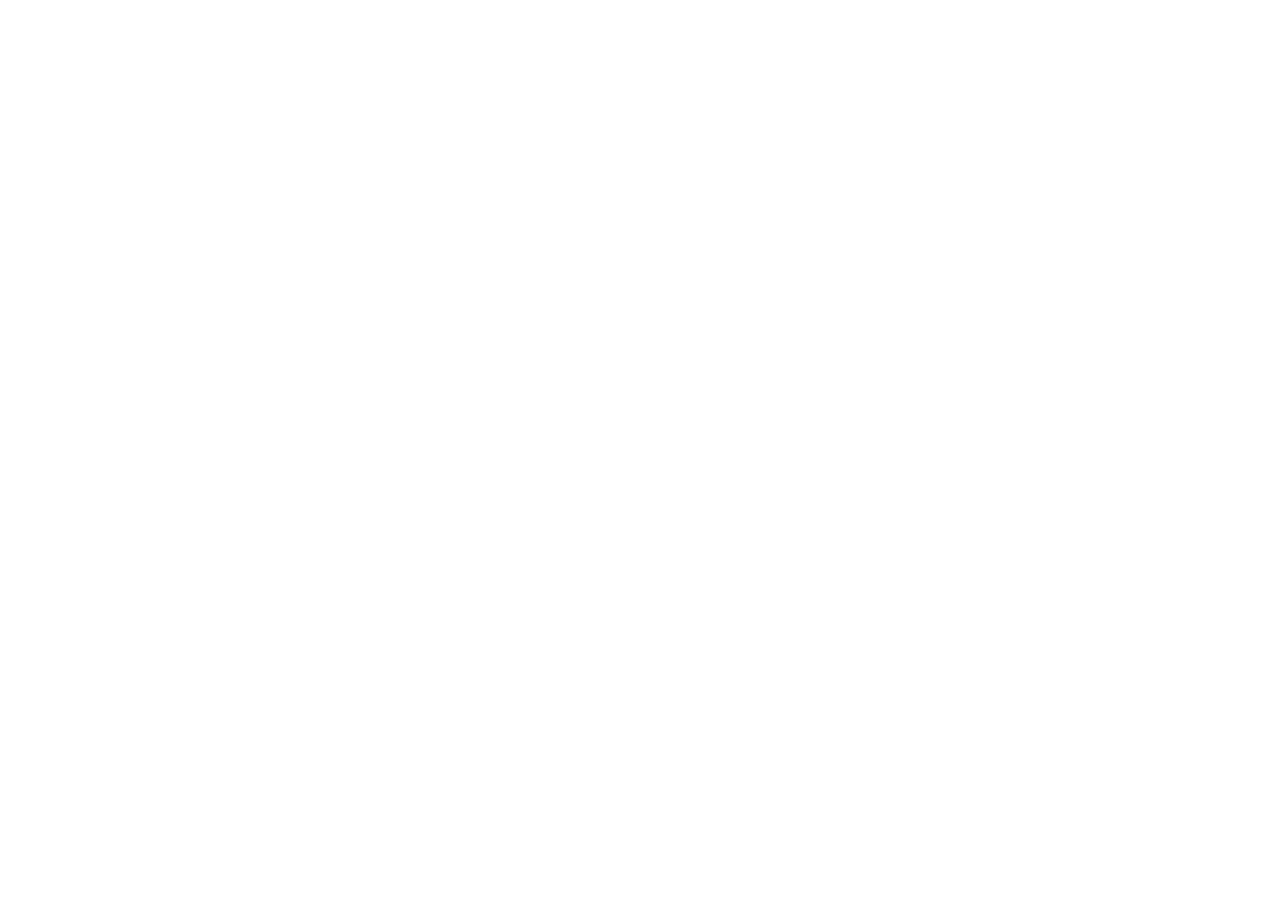
==== docs/index.html @ c14e65cd "initial commit: week 3" ====
<html xmlns="http://www.w3.org/1999/xhtml">    
  <head>      
    <title>Redirect to slides.html</title>      
    <meta http-equiv="refresh" content="0;URL='slides.html'" />    
  </head>    
  <body> 
  </body>  
</html>
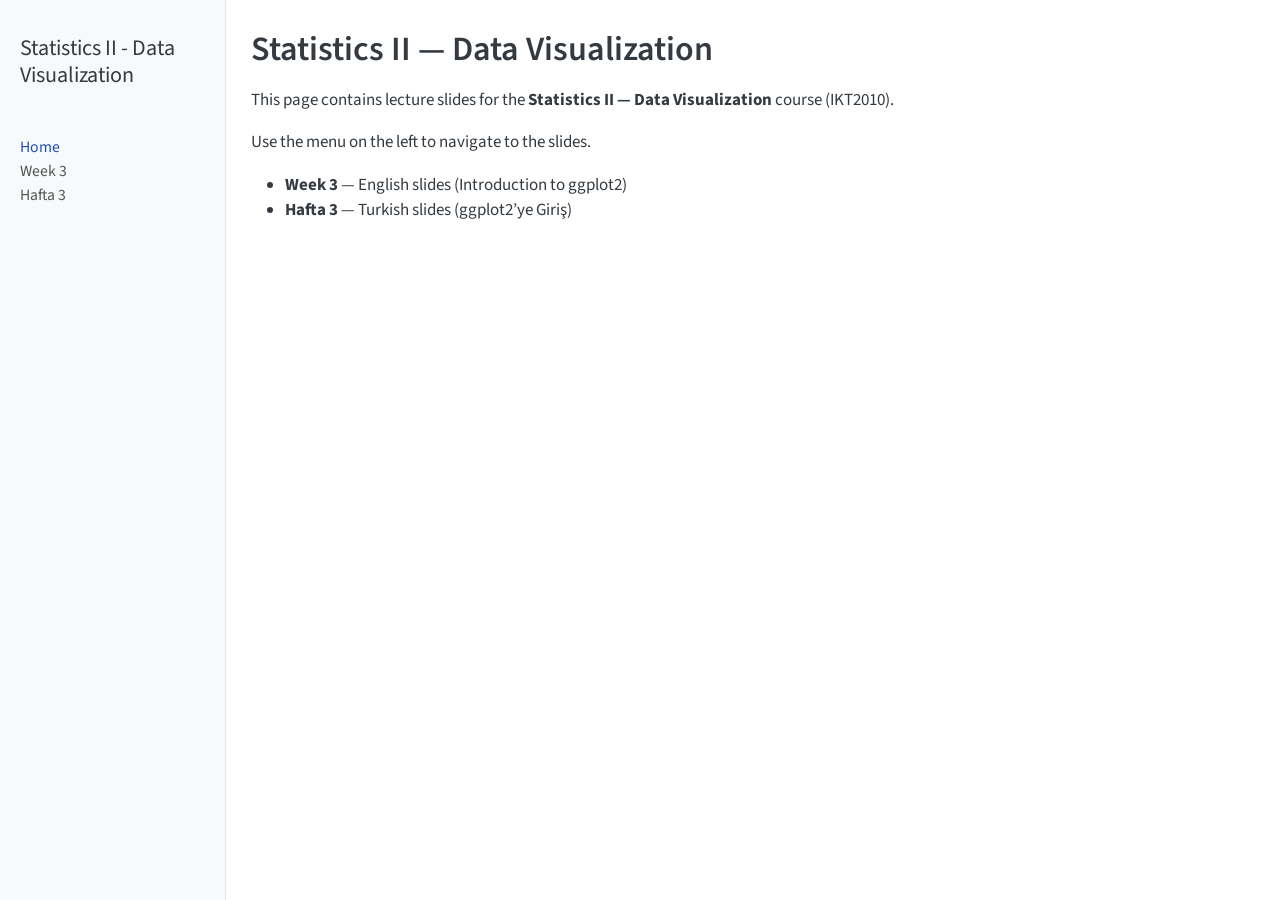
==== commit b8bb0c07: "fixed navbar, and Turkish wordings" ====
--- a/docs/index.html
+++ b/docs/index.html
@@ -1,8 +1,572 @@
-<html xmlns="http://www.w3.org/1999/xhtml">    
-  <head>      
-    <title>Redirect to slides.html</title>      
-    <meta http-equiv="refresh" content="0;URL='slides.html'" />    
-  </head>    
-  <body> 
-  </body>  
-</html>     
+<!DOCTYPE html>
+<html xmlns="http://www.w3.org/1999/xhtml" lang="en" xml:lang="en"><head>
+
+<meta charset="utf-8">
+<meta name="generator" content="quarto-1.8.27">
+
+<meta name="viewport" content="width=device-width, initial-scale=1.0, user-scalable=yes">
+
+
+<title>Statistics II — Data Visualization – Statistics II - Data Visualization</title>
+<style>
+code{white-space: pre-wrap;}
+span.smallcaps{font-variant: small-caps;}
+div.columns{display: flex; gap: min(4vw, 1.5em);}
+div.column{flex: auto; overflow-x: auto;}
+div.hanging-indent{margin-left: 1.5em; text-indent: -1.5em;}
+ul.task-list{list-style: none;}
+ul.task-list li input[type="checkbox"] {
+  width: 0.8em;
+  margin: 0 0.8em 0.2em -1em; /* quarto-specific, see https://github.com/quarto-dev/quarto-cli/issues/4556 */ 
+  vertical-align: middle;
+}
+</style>
+
+
+<script src="site_libs/quarto-nav/quarto-nav.js"></script>
+<script src="site_libs/quarto-nav/headroom.min.js"></script>
+<script src="site_libs/clipboard/clipboard.min.js"></script>
+<script src="site_libs/quarto-search/autocomplete.umd.js"></script>
+<script src="site_libs/quarto-search/fuse.min.js"></script>
+<script src="site_libs/quarto-search/quarto-search.js"></script>
+<meta name="quarto:offset" content="./">
+<script src="site_libs/quarto-html/quarto.js" type="module"></script>
+<script src="site_libs/quarto-html/tabsets/tabsets.js" type="module"></script>
+<script src="site_libs/quarto-html/axe/axe-check.js" type="module"></script>
+<script src="site_libs/quarto-html/popper.min.js"></script>
+<script src="site_libs/quarto-html/tippy.umd.min.js"></script>
+<script src="site_libs/quarto-html/anchor.min.js"></script>
+<link href="site_libs/quarto-html/tippy.css" rel="stylesheet">
+<link href="site_libs/quarto-html/quarto-syntax-highlighting-ed96de9b727972fe78a7b5d16c58bf87.css" rel="stylesheet" id="quarto-text-highlighting-styles">
+<script src="site_libs/bootstrap/bootstrap.min.js"></script>
+<link href="site_libs/bootstrap/bootstrap-icons.css" rel="stylesheet">
+<link href="site_libs/bootstrap/bootstrap-a35d343c8bdbcb87d3b82ed68e48a46c.min.css" rel="stylesheet" append-hash="true" id="quarto-bootstrap" data-mode="light">
+<script id="quarto-search-options" type="application/json">{
+  "location": "sidebar",
+  "copy-button": false,
+  "collapse-after": 3,
+  "panel-placement": "start",
+  "type": "textbox",
+  "limit": 50,
+  "keyboard-shortcut": [
+    "f",
+    "/",
+    "s"
+  ],
+  "show-item-context": false,
+  "language": {
+    "search-no-results-text": "No results",
+    "search-matching-documents-text": "matching documents",
+    "search-copy-link-title": "Copy link to search",
+    "search-hide-matches-text": "Hide additional matches",
+    "search-more-match-text": "more match in this document",
+    "search-more-matches-text": "more matches in this document",
+    "search-clear-button-title": "Clear",
+    "search-text-placeholder": "",
+    "search-detached-cancel-button-title": "Cancel",
+    "search-submit-button-title": "Submit",
+    "search-label": "Search"
+  }
+}</script>
+
+
+</head>
+
+<body class="nav-sidebar docked quarto-light">
+
+<div id="quarto-search-results"></div>
+  <header id="quarto-header" class="headroom fixed-top">
+  <nav class="quarto-secondary-nav">
+    <div class="container-fluid d-flex">
+      <button type="button" class="quarto-btn-toggle btn" data-bs-toggle="collapse" role="button" data-bs-target=".quarto-sidebar-collapse-item" aria-controls="quarto-sidebar" aria-expanded="false" aria-label="Toggle sidebar navigation" onclick="if (window.quartoToggleHeadroom) { window.quartoToggleHeadroom(); }">
+        <i class="bi bi-layout-text-sidebar-reverse"></i>
+      </button>
+        <nav class="quarto-page-breadcrumbs" aria-label="breadcrumb"><ol class="breadcrumb"><li class="breadcrumb-item"><a href="./index.html">Home</a></li></ol></nav>
+        <a class="flex-grow-1" role="navigation" data-bs-toggle="collapse" data-bs-target=".quarto-sidebar-collapse-item" aria-controls="quarto-sidebar" aria-expanded="false" aria-label="Toggle sidebar navigation" onclick="if (window.quartoToggleHeadroom) { window.quartoToggleHeadroom(); }">      
+        </a>
+      <button type="button" class="btn quarto-search-button" aria-label="Search" onclick="window.quartoOpenSearch();">
+        <i class="bi bi-search"></i>
+      </button>
+    </div>
+  </nav>
+</header>
+<!-- content -->
+<div id="quarto-content" class="quarto-container page-columns page-rows-contents page-layout-article">
+<!-- sidebar -->
+  <nav id="quarto-sidebar" class="sidebar collapse collapse-horizontal quarto-sidebar-collapse-item sidebar-navigation docked overflow-auto">
+    <div class="pt-lg-2 mt-2 text-left sidebar-header">
+    <div class="sidebar-title mb-0 py-0">
+      <a href="./">Statistics II - Data Visualization</a> 
+    </div>
+      </div>
+        <div class="mt-2 flex-shrink-0 align-items-center">
+        <div class="sidebar-search">
+        <div id="quarto-search" class="" title="Search"></div>
+        </div>
+        </div>
+    <div class="sidebar-menu-container"> 
+    <ul class="list-unstyled mt-1">
+        <li class="sidebar-item">
+  <div class="sidebar-item-container"> 
+  <a href="./index.html" class="sidebar-item-text sidebar-link active">
+ <span class="menu-text">Home</span></a>
+  </div>
+</li>
+        <li class="sidebar-item">
+  <div class="sidebar-item-container"> 
+  <a href="./slides.html" class="sidebar-item-text sidebar-link">
+ <span class="menu-text">Week 3</span></a>
+  </div>
+</li>
+        <li class="sidebar-item">
+  <div class="sidebar-item-container"> 
+  <a href="./slides_tr.html" class="sidebar-item-text sidebar-link">
+ <span class="menu-text">Hafta 3</span></a>
+  </div>
+</li>
+    </ul>
+    </div>
+</nav>
+<div id="quarto-sidebar-glass" class="quarto-sidebar-collapse-item" data-bs-toggle="collapse" data-bs-target=".quarto-sidebar-collapse-item"></div>
+<!-- margin-sidebar -->
+    <div id="quarto-margin-sidebar" class="sidebar margin-sidebar zindex-bottom">
+        
+    </div>
+<!-- main -->
+<main class="content" id="quarto-document-content">
+
+<header id="title-block-header" class="quarto-title-block default">
+<div class="quarto-title">
+<h1 class="title">Statistics II — Data Visualization</h1>
+</div>
+
+
+
+<div class="quarto-title-meta">
+
+    
+  
+    
+  </div>
+  
+
+
+</header>
+
+
+<p>This page contains lecture slides for the <strong>Statistics II — Data Visualization</strong> course (IKT2010).</p>
+<p>Use the menu on the left to navigate to the slides.</p>
+<ul>
+<li><strong>Week 3</strong> — English slides (Introduction to ggplot2)</li>
+<li><strong>Hafta 3</strong> — Turkish slides (ggplot2’ye Giriş)</li>
+</ul>
+
+
+
+</main> <!-- /main -->
+<script id="quarto-html-after-body" type="application/javascript">
+  window.document.addEventListener("DOMContentLoaded", function (event) {
+    const icon = "";
+    const anchorJS = new window.AnchorJS();
+    anchorJS.options = {
+      placement: 'right',
+      icon: icon
+    };
+    anchorJS.add('.anchored');
+    const isCodeAnnotation = (el) => {
+      for (const clz of el.classList) {
+        if (clz.startsWith('code-annotation-')) {                     
+          return true;
+        }
+      }
+      return false;
+    }
+    const onCopySuccess = function(e) {
+      // button target
+      const button = e.trigger;
+      // don't keep focus
+      button.blur();
+      // flash "checked"
+      button.classList.add('code-copy-button-checked');
+      var currentTitle = button.getAttribute("title");
+      button.setAttribute("title", "Copied!");
+      let tooltip;
+      if (window.bootstrap) {
+        button.setAttribute("data-bs-toggle", "tooltip");
+        button.setAttribute("data-bs-placement", "left");
+        button.setAttribute("data-bs-title", "Copied!");
+        tooltip = new bootstrap.Tooltip(button, 
+          { trigger: "manual", 
+            customClass: "code-copy-button-tooltip",
+            offset: [0, -8]});
+        tooltip.show();    
+      }
+      setTimeout(function() {
+        if (tooltip) {
+          tooltip.hide();
+          button.removeAttribute("data-bs-title");
+          button.removeAttribute("data-bs-toggle");
+          button.removeAttribute("data-bs-placement");
+        }
+        button.setAttribute("title", currentTitle);
+        button.classList.remove('code-copy-button-checked');
+      }, 1000);
+      // clear code selection
+      e.clearSelection();
+    }
+    const getTextToCopy = function(trigger) {
+      const outerScaffold = trigger.parentElement.cloneNode(true);
+      const codeEl = outerScaffold.querySelector('code');
+      for (const childEl of codeEl.children) {
+        if (isCodeAnnotation(childEl)) {
+          childEl.remove();
+        }
+      }
+      return codeEl.innerText;
+    }
+    const clipboard = new window.ClipboardJS('.code-copy-button:not([data-in-quarto-modal])', {
+      text: getTextToCopy
+    });
+    clipboard.on('success', onCopySuccess);
+    if (window.document.getElementById('quarto-embedded-source-code-modal')) {
+      const clipboardModal = new window.ClipboardJS('.code-copy-button[data-in-quarto-modal]', {
+        text: getTextToCopy,
+        container: window.document.getElementById('quarto-embedded-source-code-modal')
+      });
+      clipboardModal.on('success', onCopySuccess);
+    }
+      var localhostRegex = new RegExp(/^(?:http|https):\/\/localhost\:?[0-9]*\//);
+      var mailtoRegex = new RegExp(/^mailto:/);
+        var filterRegex = new RegExp('/' + window.location.host + '/');
+      var isInternal = (href) => {
+          return filterRegex.test(href) || localhostRegex.test(href) || mailtoRegex.test(href);
+      }
+      // Inspect non-navigation links and adorn them if external
+     var links = window.document.querySelectorAll('a[href]:not(.nav-link):not(.navbar-brand):not(.toc-action):not(.sidebar-link):not(.sidebar-item-toggle):not(.pagination-link):not(.no-external):not([aria-hidden]):not(.dropdown-item):not(.quarto-navigation-tool):not(.about-link)');
+      for (var i=0; i<links.length; i++) {
+        const link = links[i];
+        if (!isInternal(link.href)) {
+          // undo the damage that might have been done by quarto-nav.js in the case of
+          // links that we want to consider external
+          if (link.dataset.originalHref !== undefined) {
+            link.href = link.dataset.originalHref;
+          }
+        }
+      }
+    function tippyHover(el, contentFn, onTriggerFn, onUntriggerFn) {
+      const config = {
+        allowHTML: true,
+        maxWidth: 500,
+        delay: 100,
+        arrow: false,
+        appendTo: function(el) {
+            return el.parentElement;
+        },
+        interactive: true,
+        interactiveBorder: 10,
+        theme: 'quarto',
+        placement: 'bottom-start',
+      };
+      if (contentFn) {
+        config.content = contentFn;
+      }
+      if (onTriggerFn) {
+        config.onTrigger = onTriggerFn;
+      }
+      if (onUntriggerFn) {
+        config.onUntrigger = onUntriggerFn;
+      }
+      window.tippy(el, config); 
+    }
+    const noterefs = window.document.querySelectorAll('a[role="doc-noteref"]');
+    for (var i=0; i<noterefs.length; i++) {
+      const ref = noterefs[i];
+      tippyHover(ref, function() {
+        // use id or data attribute instead here
+        let href = ref.getAttribute('data-footnote-href') || ref.getAttribute('href');
+        try { href = new URL(href).hash; } catch {}
+        const id = href.replace(/^#\/?/, "");
+        const note = window.document.getElementById(id);
+        if (note) {
+          return note.innerHTML;
+        } else {
+          return "";
+        }
+      });
+    }
+    const xrefs = window.document.querySelectorAll('a.quarto-xref');
+    const processXRef = (id, note) => {
+      // Strip column container classes
+      const stripColumnClz = (el) => {
+        el.classList.remove("page-full", "page-columns");
+        if (el.children) {
+          for (const child of el.children) {
+            stripColumnClz(child);
+          }
+        }
+      }
+      stripColumnClz(note)
+      if (id === null || id.startsWith('sec-')) {
+        // Special case sections, only their first couple elements
+        const container = document.createElement("div");
+        if (note.children && note.children.length > 2) {
+          container.appendChild(note.children[0].cloneNode(true));
+          for (let i = 1; i < note.children.length; i++) {
+            const child = note.children[i];
+            if (child.tagName === "P" && child.innerText === "") {
+              continue;
+            } else {
+              container.appendChild(child.cloneNode(true));
+              break;
+            }
+          }
+          if (window.Quarto?.typesetMath) {
+            window.Quarto.typesetMath(container);
+          }
+          return container.innerHTML
+        } else {
+          if (window.Quarto?.typesetMath) {
+            window.Quarto.typesetMath(note);
+          }
+          return note.innerHTML;
+        }
+      } else {
+        // Remove any anchor links if they are present
+        const anchorLink = note.querySelector('a.anchorjs-link');
+        if (anchorLink) {
+          anchorLink.remove();
+        }
+        if (window.Quarto?.typesetMath) {
+          window.Quarto.typesetMath(note);
+        }
+        if (note.classList.contains("callout")) {
+          return note.outerHTML;
+        } else {
+          return note.innerHTML;
+        }
+      }
+    }
+    for (var i=0; i<xrefs.length; i++) {
+      const xref = xrefs[i];
+      tippyHover(xref, undefined, function(instance) {
+        instance.disable();
+        let url = xref.getAttribute('href');
+        let hash = undefined; 
+        if (url.startsWith('#')) {
+          hash = url;
+        } else {
+          try { hash = new URL(url).hash; } catch {}
+        }
+        if (hash) {
+          const id = hash.replace(/^#\/?/, "");
+          const note = window.document.getElementById(id);
+          if (note !== null) {
+            try {
+              const html = processXRef(id, note.cloneNode(true));
+              instance.setContent(html);
+            } finally {
+              instance.enable();
+              instance.show();
+            }
+          } else {
+            // See if we can fetch this
+            fetch(url.split('#')[0])
+            .then(res => res.text())
+            .then(html => {
+              const parser = new DOMParser();
+              const htmlDoc = parser.parseFromString(html, "text/html");
+              const note = htmlDoc.getElementById(id);
+              if (note !== null) {
+                const html = processXRef(id, note);
+                instance.setContent(html);
+              } 
+            }).finally(() => {
+              instance.enable();
+              instance.show();
+            });
+          }
+        } else {
+          // See if we can fetch a full url (with no hash to target)
+          // This is a special case and we should probably do some content thinning / targeting
+          fetch(url)
+          .then(res => res.text())
+          .then(html => {
+            const parser = new DOMParser();
+            const htmlDoc = parser.parseFromString(html, "text/html");
+            const note = htmlDoc.querySelector('main.content');
+            if (note !== null) {
+              // This should only happen for chapter cross references
+              // (since there is no id in the URL)
+              // remove the first header
+              if (note.children.length > 0 && note.children[0].tagName === "HEADER") {
+                note.children[0].remove();
+              }
+              const html = processXRef(null, note);
+              instance.setContent(html);
+            } 
+          }).finally(() => {
+            instance.enable();
+            instance.show();
+          });
+        }
+      }, function(instance) {
+      });
+    }
+        let selectedAnnoteEl;
+        const selectorForAnnotation = ( cell, annotation) => {
+          let cellAttr = 'data-code-cell="' + cell + '"';
+          let lineAttr = 'data-code-annotation="' +  annotation + '"';
+          const selector = 'span[' + cellAttr + '][' + lineAttr + ']';
+          return selector;
+        }
+        const selectCodeLines = (annoteEl) => {
+          const doc = window.document;
+          const targetCell = annoteEl.getAttribute("data-target-cell");
+          const targetAnnotation = annoteEl.getAttribute("data-target-annotation");
+          const annoteSpan = window.document.querySelector(selectorForAnnotation(targetCell, targetAnnotation));
+          const lines = annoteSpan.getAttribute("data-code-lines").split(",");
+          const lineIds = lines.map((line) => {
+            return targetCell + "-" + line;
+          })
+          let top = null;
+          let height = null;
+          let parent = null;
+          if (lineIds.length > 0) {
+              //compute the position of the single el (top and bottom and make a div)
+              const el = window.document.getElementById(lineIds[0]);
+              top = el.offsetTop;
+              height = el.offsetHeight;
+              parent = el.parentElement.parentElement;
+            if (lineIds.length > 1) {
+              const lastEl = window.document.getElementById(lineIds[lineIds.length - 1]);
+              const bottom = lastEl.offsetTop + lastEl.offsetHeight;
+              height = bottom - top;
+            }
+            if (top !== null && height !== null && parent !== null) {
+              // cook up a div (if necessary) and position it 
+              let div = window.document.getElementById("code-annotation-line-highlight");
+              if (div === null) {
+                div = window.document.createElement("div");
+                div.setAttribute("id", "code-annotation-line-highlight");
+                div.style.position = 'absolute';
+                parent.appendChild(div);
+              }
+              div.style.top = top - 2 + "px";
+              div.style.height = height + 4 + "px";
+              div.style.left = 0;
+              let gutterDiv = window.document.getElementById("code-annotation-line-highlight-gutter");
+              if (gutterDiv === null) {
+                gutterDiv = window.document.createElement("div");
+                gutterDiv.setAttribute("id", "code-annotation-line-highlight-gutter");
+                gutterDiv.style.position = 'absolute';
+                const codeCell = window.document.getElementById(targetCell);
+                const gutter = codeCell.querySelector('.code-annotation-gutter');
+                gutter.appendChild(gutterDiv);
+              }
+              gutterDiv.style.top = top - 2 + "px";
+              gutterDiv.style.height = height + 4 + "px";
+            }
+            selectedAnnoteEl = annoteEl;
+          }
+        };
+        const unselectCodeLines = () => {
+          const elementsIds = ["code-annotation-line-highlight", "code-annotation-line-highlight-gutter"];
+          elementsIds.forEach((elId) => {
+            const div = window.document.getElementById(elId);
+            if (div) {
+              div.remove();
+            }
+          });
+          selectedAnnoteEl = undefined;
+        };
+          // Handle positioning of the toggle
+      window.addEventListener(
+        "resize",
+        throttle(() => {
+          elRect = undefined;
+          if (selectedAnnoteEl) {
+            selectCodeLines(selectedAnnoteEl);
+          }
+        }, 10)
+      );
+      function throttle(fn, ms) {
+      let throttle = false;
+      let timer;
+        return (...args) => {
+          if(!throttle) { // first call gets through
+              fn.apply(this, args);
+              throttle = true;
+          } else { // all the others get throttled
+              if(timer) clearTimeout(timer); // cancel #2
+              timer = setTimeout(() => {
+                fn.apply(this, args);
+                timer = throttle = false;
+              }, ms);
+          }
+        };
+      }
+        // Attach click handler to the DT
+        const annoteDls = window.document.querySelectorAll('dt[data-target-cell]');
+        for (const annoteDlNode of annoteDls) {
+          annoteDlNode.addEventListener('click', (event) => {
+            const clickedEl = event.target;
+            if (clickedEl !== selectedAnnoteEl) {
+              unselectCodeLines();
+              const activeEl = window.document.querySelector('dt[data-target-cell].code-annotation-active');
+              if (activeEl) {
+                activeEl.classList.remove('code-annotation-active');
+              }
+              selectCodeLines(clickedEl);
+              clickedEl.classList.add('code-annotation-active');
+            } else {
+              // Unselect the line
+              unselectCodeLines();
+              clickedEl.classList.remove('code-annotation-active');
+            }
+          });
+        }
+    const findCites = (el) => {
+      const parentEl = el.parentElement;
+      if (parentEl) {
+        const cites = parentEl.dataset.cites;
+        if (cites) {
+          return {
+            el,
+            cites: cites.split(' ')
+          };
+        } else {
+          return findCites(el.parentElement)
+        }
+      } else {
+        return undefined;
+      }
+    };
+    var bibliorefs = window.document.querySelectorAll('a[role="doc-biblioref"]');
+    for (var i=0; i<bibliorefs.length; i++) {
+      const ref = bibliorefs[i];
+      const citeInfo = findCites(ref);
+      if (citeInfo) {
+        tippyHover(citeInfo.el, function() {
+          var popup = window.document.createElement('div');
+          citeInfo.cites.forEach(function(cite) {
+            var citeDiv = window.document.createElement('div');
+            citeDiv.classList.add('hanging-indent');
+            citeDiv.classList.add('csl-entry');
+            var biblioDiv = window.document.getElementById('ref-' + cite);
+            if (biblioDiv) {
+              citeDiv.innerHTML = biblioDiv.innerHTML;
+            }
+            popup.appendChild(citeDiv);
+          });
+          return popup.innerHTML;
+        });
+      }
+    }
+  });
+  </script>
+</div> <!-- /content -->
+
+
+
+
+</body></html>
--- a/docs/site_libs/quarto-html/tippy.css
+++ b/docs/site_libs/quarto-html/tippy.css
@@ -0,0 +1 @@
+.tippy-box[data-animation=fade][data-state=hidden]{opacity:0}[data-tippy-root]{max-width:calc(100vw - 10px)}.tippy-box{position:relative;background-color:#333;color:#fff;border-radius:4px;font-size:14px;line-height:1.4;white-space:normal;outline:0;transition-property:transform,visibility,opacity}.tippy-box[data-placement^=top]>.tippy-arrow{bottom:0}.tippy-box[data-placement^=top]>.tippy-arrow:before{bottom:-7px;left:0;border-width:8px 8px 0;border-top-color:initial;transform-origin:center top}.tippy-box[data-placement^=bottom]>.tippy-arrow{top:0}.tippy-box[data-placement^=bottom]>.tippy-arrow:before{top:-7px;left:0;border-width:0 8px 8px;border-bottom-color:initial;transform-origin:center bottom}.tippy-box[data-placement^=left]>.tippy-arrow{right:0}.tippy-box[data-placement^=left]>.tippy-arrow:before{border-width:8px 0 8px 8px;border-left-color:initial;right:-7px;transform-origin:center left}.tippy-box[data-placement^=right]>.tippy-arrow{left:0}.tippy-box[data-placement^=right]>.tippy-arrow:before{left:-7px;border-width:8px 8px 8px 0;border-right-color:initial;transform-origin:center right}.tippy-box[data-inertia][data-state=visible]{transition-timing-function:cubic-bezier(.54,1.5,.38,1.11)}.tippy-arrow{width:16px;height:16px;color:#333}.tippy-arrow:before{content:"";position:absolute;border-color:transparent;border-style:solid}.tippy-content{position:relative;padding:5px 9px;z-index:1}
--- a/docs/site_libs/quarto-html/quarto-syntax-highlighting-ed96de9b727972fe78a7b5d16c58bf87.css
+++ b/docs/site_libs/quarto-html/quarto-syntax-highlighting-ed96de9b727972fe78a7b5d16c58bf87.css
@@ -0,0 +1,236 @@
+/* quarto syntax highlight colors */
+:root {
+  --quarto-hl-ot-color: #003B4F;
+  --quarto-hl-at-color: #657422;
+  --quarto-hl-ss-color: #20794D;
+  --quarto-hl-an-color: #5E5E5E;
+  --quarto-hl-fu-color: #4758AB;
+  --quarto-hl-st-color: #20794D;
+  --quarto-hl-cf-color: #003B4F;
+  --quarto-hl-op-color: #5E5E5E;
+  --quarto-hl-er-color: #AD0000;
+  --quarto-hl-bn-color: #AD0000;
+  --quarto-hl-al-color: #AD0000;
+  --quarto-hl-va-color: #111111;
+  --quarto-hl-bu-color: inherit;
+  --quarto-hl-ex-color: inherit;
+  --quarto-hl-pp-color: #AD0000;
+  --quarto-hl-in-color: #5E5E5E;
+  --quarto-hl-vs-color: #20794D;
+  --quarto-hl-wa-color: #5E5E5E;
+  --quarto-hl-do-color: #5E5E5E;
+  --quarto-hl-im-color: #00769E;
+  --quarto-hl-ch-color: #20794D;
+  --quarto-hl-dt-color: #AD0000;
+  --quarto-hl-fl-color: #AD0000;
+  --quarto-hl-co-color: #5E5E5E;
+  --quarto-hl-cv-color: #5E5E5E;
+  --quarto-hl-cn-color: #8f5902;
+  --quarto-hl-sc-color: #5E5E5E;
+  --quarto-hl-dv-color: #AD0000;
+  --quarto-hl-kw-color: #003B4F;
+}
+
+/* other quarto variables */
+:root {
+  --quarto-font-monospace: SFMono-Regular, Menlo, Monaco, Consolas, "Liberation Mono", "Courier New", monospace;
+}
+
+/* syntax highlight based on Pandoc's rules */
+pre > code.sourceCode > span {
+  color: #003B4F;
+}
+
+code.sourceCode > span {
+  color: #003B4F;
+}
+
+div.sourceCode,
+div.sourceCode pre.sourceCode {
+  color: #003B4F;
+}
+
+/* Normal */
+code span {
+  color: #003B4F;
+}
+
+/* Alert */
+code span.al {
+  color: #AD0000;
+  font-style: inherit;
+}
+
+/* Annotation */
+code span.an {
+  color: #5E5E5E;
+  font-style: inherit;
+}
+
+/* Attribute */
+code span.at {
+  color: #657422;
+  font-style: inherit;
+}
+
+/* BaseN */
+code span.bn {
+  color: #AD0000;
+  font-style: inherit;
+}
+
+/* BuiltIn */
+code span.bu {
+  font-style: inherit;
+}
+
+/* ControlFlow */
+code span.cf {
+  color: #003B4F;
+  font-weight: bold;
+  font-style: inherit;
+}
+
+/* Char */
+code span.ch {
+  color: #20794D;
+  font-style: inherit;
+}
+
+/* Constant */
+code span.cn {
+  color: #8f5902;
+  font-style: inherit;
+}
+
+/* Comment */
+code span.co {
+  color: #5E5E5E;
+  font-style: inherit;
+}
+
+/* CommentVar */
+code span.cv {
+  color: #5E5E5E;
+  font-style: italic;
+}
+
+/* Documentation */
+code span.do {
+  color: #5E5E5E;
+  font-style: italic;
+}
+
+/* DataType */
+code span.dt {
+  color: #AD0000;
+  font-style: inherit;
+}
+
+/* DecVal */
+code span.dv {
+  color: #AD0000;
+  font-style: inherit;
+}
+
+/* Error */
+code span.er {
+  color: #AD0000;
+  font-style: inherit;
+}
+
+/* Extension */
+code span.ex {
+  font-style: inherit;
+}
+
+/* Float */
+code span.fl {
+  color: #AD0000;
+  font-style: inherit;
+}
+
+/* Function */
+code span.fu {
+  color: #4758AB;
+  font-style: inherit;
+}
+
+/* Import */
+code span.im {
+  color: #00769E;
+  font-style: inherit;
+}
+
+/* Information */
+code span.in {
+  color: #5E5E5E;
+  font-style: inherit;
+}
+
+/* Keyword */
+code span.kw {
+  color: #003B4F;
+  font-weight: bold;
+  font-style: inherit;
+}
+
+/* Operator */
+code span.op {
+  color: #5E5E5E;
+  font-style: inherit;
+}
+
+/* Other */
+code span.ot {
+  color: #003B4F;
+  font-style: inherit;
+}
+
+/* Preprocessor */
+code span.pp {
+  color: #AD0000;
+  font-style: inherit;
+}
+
+/* SpecialChar */
+code span.sc {
+  color: #5E5E5E;
+  font-style: inherit;
+}
+
+/* SpecialString */
+code span.ss {
+  color: #20794D;
+  font-style: inherit;
+}
+
+/* String */
+code span.st {
+  color: #20794D;
+  font-style: inherit;
+}
+
+/* Variable */
+code span.va {
+  color: #111111;
+  font-style: inherit;
+}
+
+/* VerbatimString */
+code span.vs {
+  color: #20794D;
+  font-style: inherit;
+}
+
+/* Warning */
+code span.wa {
+  color: #5E5E5E;
+  font-style: italic;
+}
+
+.prevent-inlining {
+  content: "</";
+}
+
+/*# sourceMappingURL=0920dd6d7437995b8cdf7429764427b1.css.map */
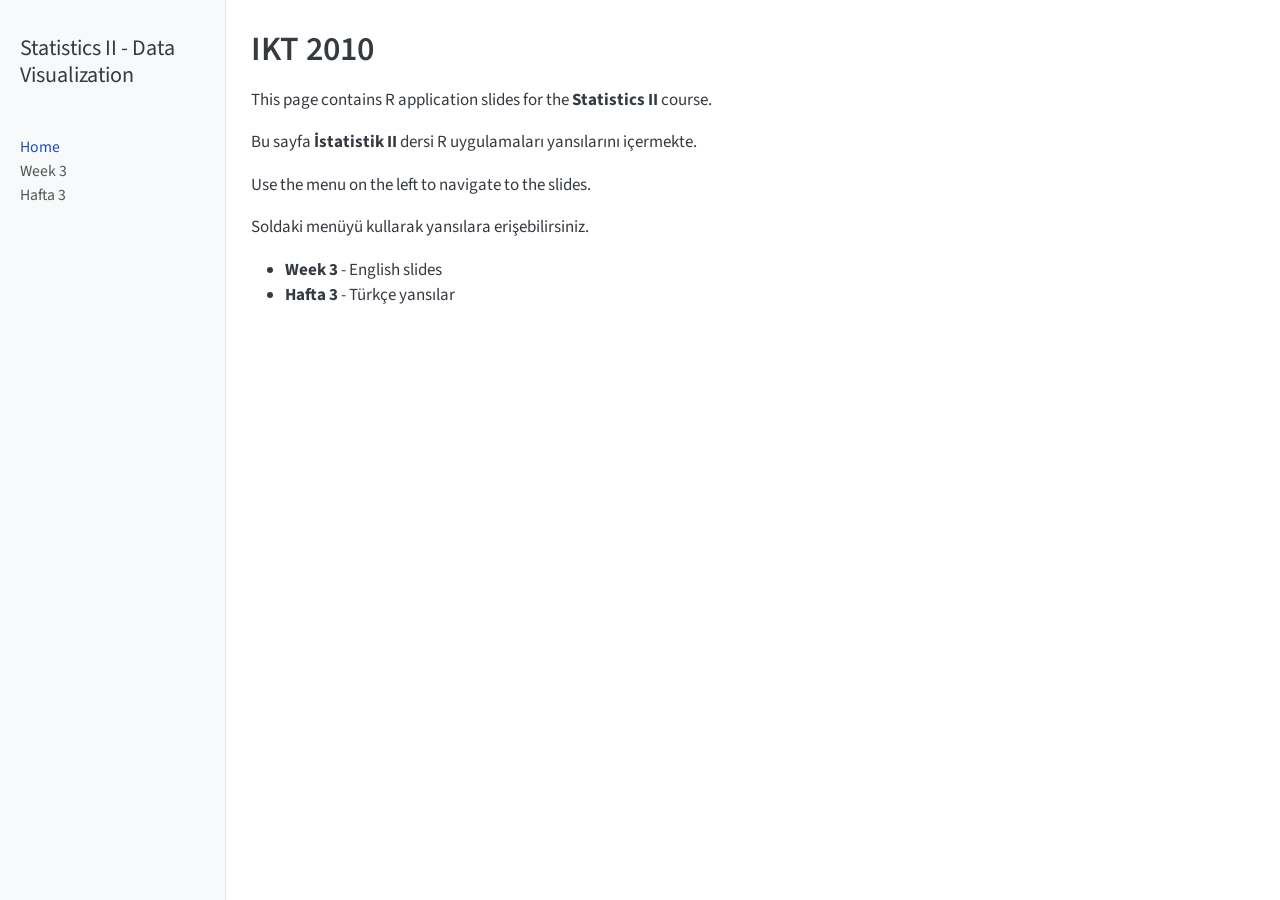
==== commit 7deecea6: "fixed index page" ====
--- a/docs/index.html
+++ b/docs/index.html
@@ -7,7 +7,7 @@
 <meta name="viewport" content="width=device-width, initial-scale=1.0, user-scalable=yes">
 
 
-<title>Statistics II — Data Visualization – Statistics II - Data Visualization</title>
+<title>IKT 2010 – Statistics II - Data Visualization</title>
 <style>
 code{white-space: pre-wrap;}
 span.smallcaps{font-variant: small-caps;}
@@ -137,7 +137,7 @@
 
 <header id="title-block-header" class="quarto-title-block default">
 <div class="quarto-title">
-<h1 class="title">Statistics II — Data Visualization</h1>
+<h1 class="title">IKT 2010</h1>
 </div>
 
 
@@ -154,11 +154,13 @@
 </header>
 
 
-<p>This page contains lecture slides for the <strong>Statistics II — Data Visualization</strong> course (IKT2010).</p>
+<p>This page contains R application slides for the <strong>Statistics II</strong> course.</p>
+<p>Bu sayfa <strong>İstatistik II</strong> dersi R uygulamaları yansılarını içermekte.</p>
 <p>Use the menu on the left to navigate to the slides.</p>
+<p>Soldaki menüyü kullarak yansılara erişebilirsiniz.</p>
 <ul>
-<li><strong>Week 3</strong> — English slides (Introduction to ggplot2)</li>
-<li><strong>Hafta 3</strong> — Turkish slides (ggplot2’ye Giriş)</li>
+<li><strong>Week 3</strong> - English slides</li>
+<li><strong>Hafta 3</strong> - Türkçe yansılar</li>
 </ul>
 
 
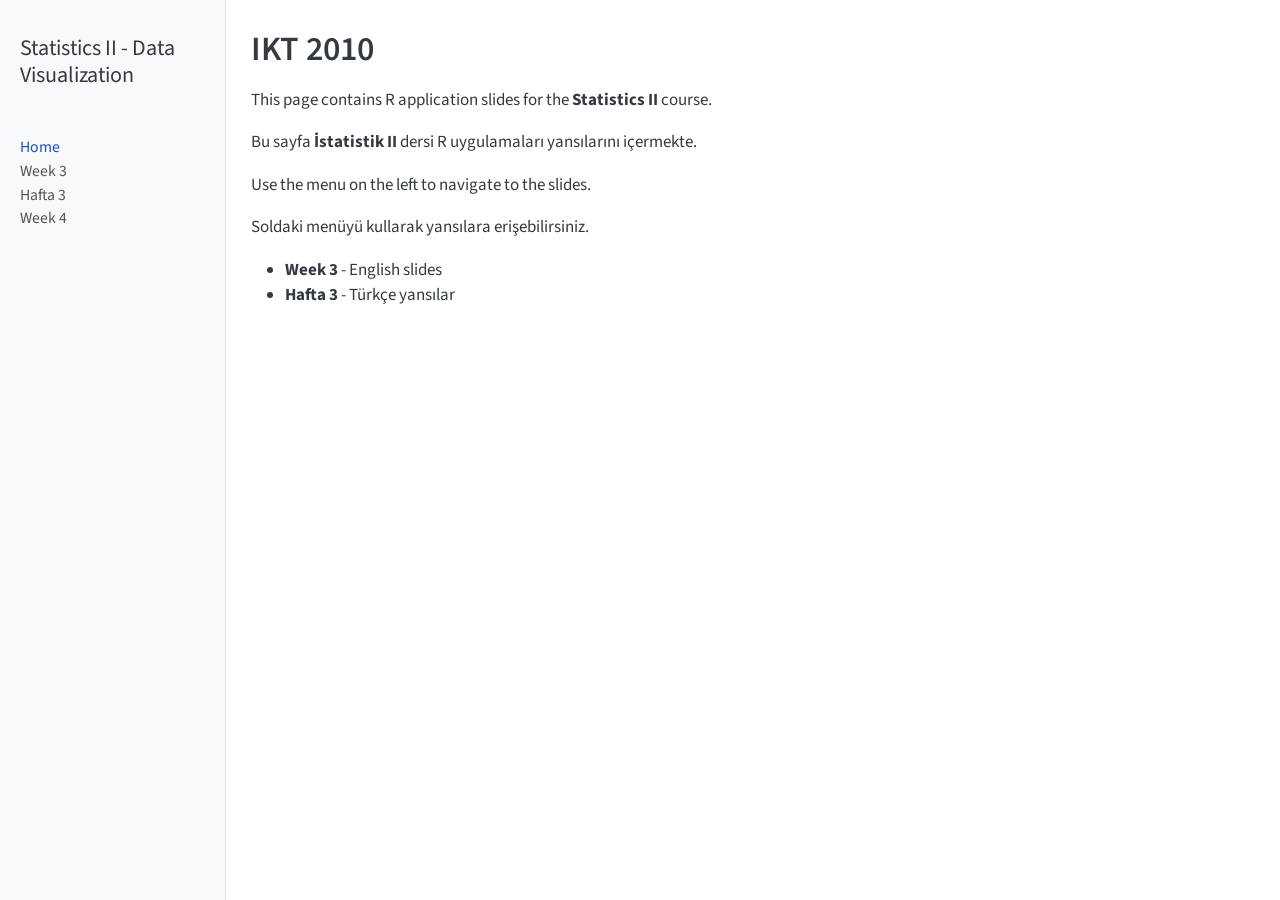
==== commit 07782a68: "added week 4(actually 5) --scatter plot" ====
--- a/docs/index.html
+++ b/docs/index.html
@@ -124,6 +124,12 @@
  <span class="menu-text">Hafta 3</span></a>
   </div>
 </li>
+        <li class="sidebar-item">
+  <div class="sidebar-item-container"> 
+  <a href="./slides_week4.html" class="sidebar-item-text sidebar-link">
+ <span class="menu-text">Week 4</span></a>
+  </div>
+</li>
     </ul>
     </div>
 </nav>
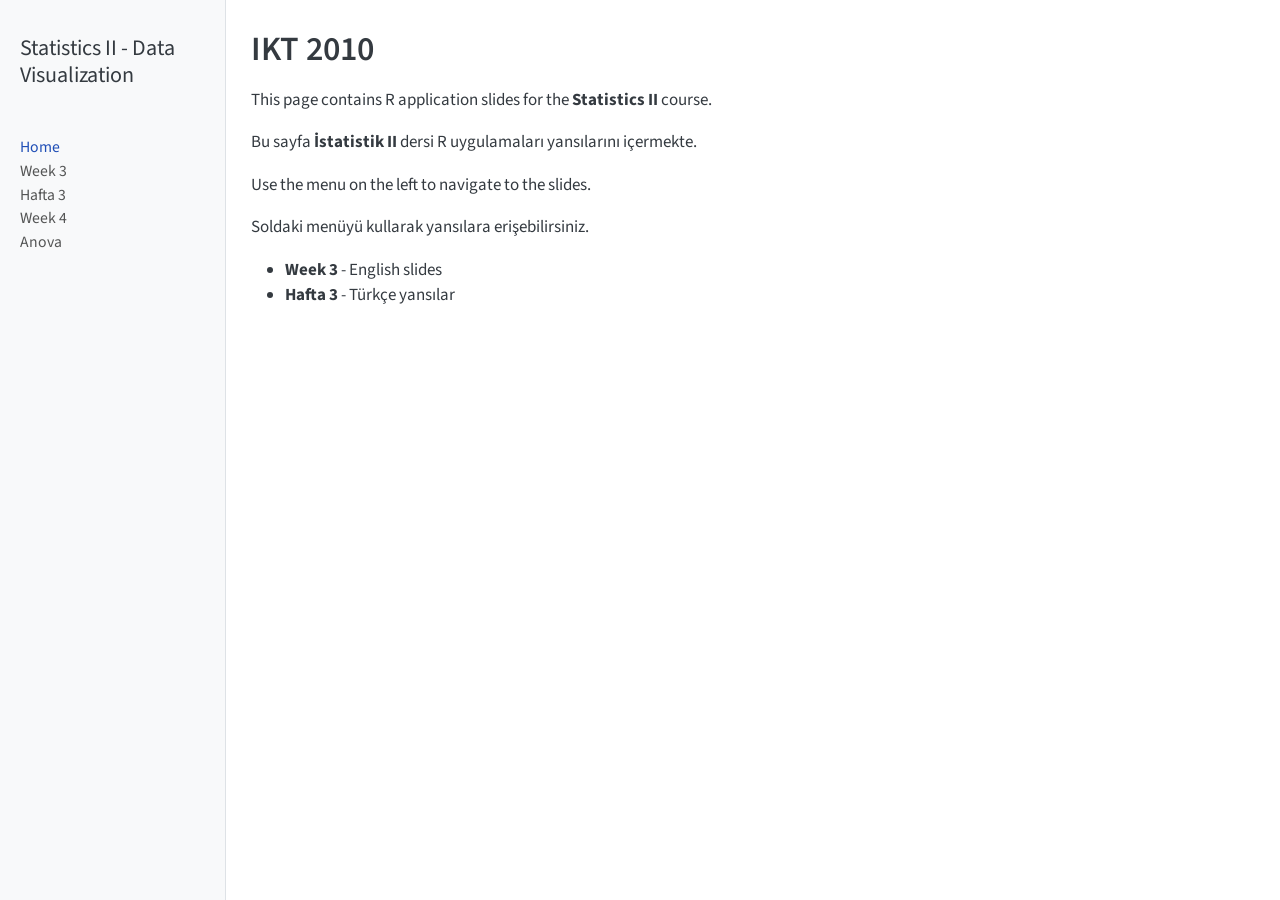
==== commit 38f52c0d: "Add ANOVA lecture slides" ====
--- a/docs/index.html
+++ b/docs/index.html
@@ -130,6 +130,12 @@
  <span class="menu-text">Week 4</span></a>
   </div>
 </li>
+        <li class="sidebar-item">
+  <div class="sidebar-item-container"> 
+  <a href="./slides_week8.html" class="sidebar-item-text sidebar-link">
+ <span class="menu-text">Anova</span></a>
+  </div>
+</li>
     </ul>
     </div>
 </nav>
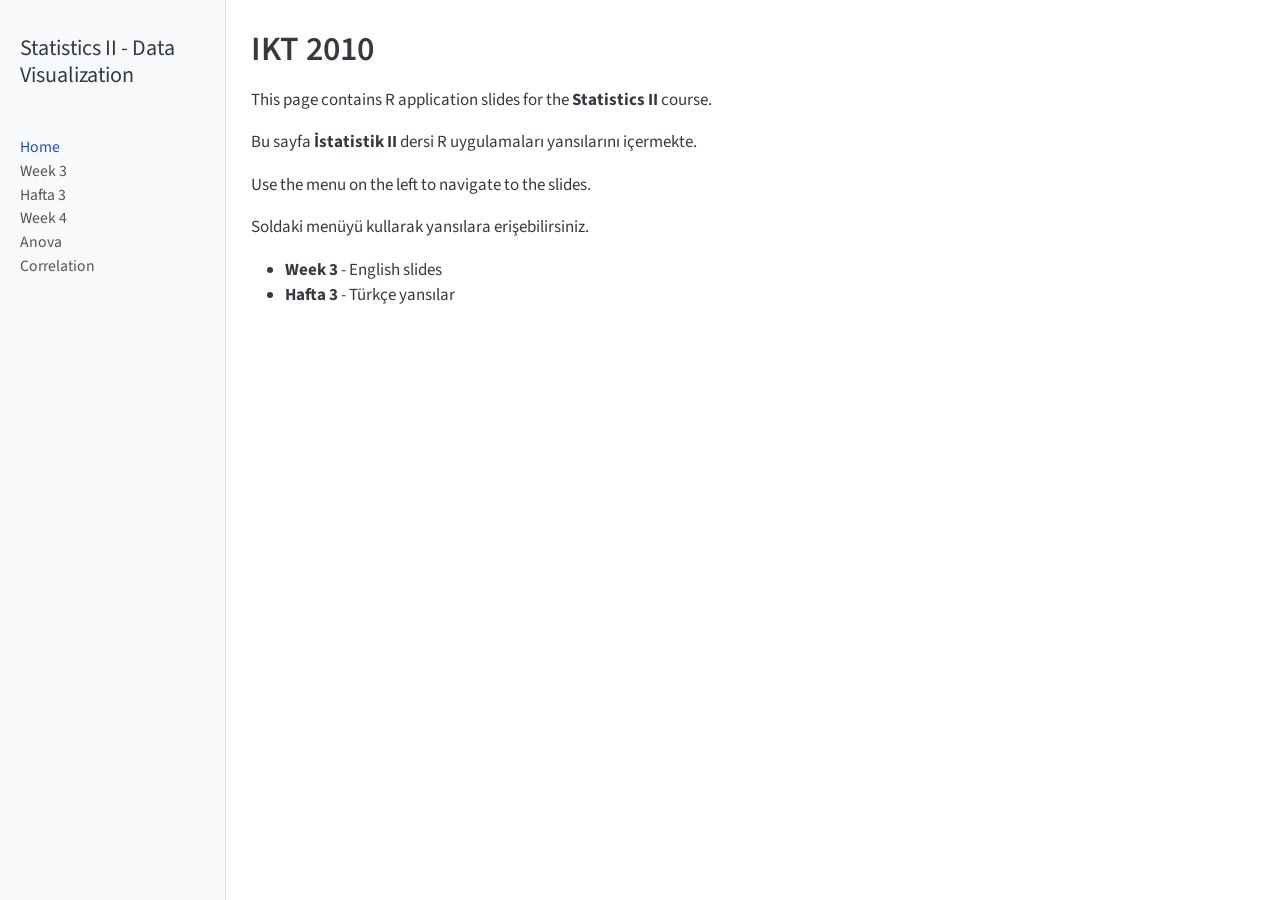
==== commit 70c4e8c4: "Add correlation slides" ====
--- a/docs/index.html
+++ b/docs/index.html
@@ -136,6 +136,12 @@
  <span class="menu-text">Anova</span></a>
   </div>
 </li>
+        <li class="sidebar-item">
+  <div class="sidebar-item-container"> 
+  <a href="./slides_week9.html" class="sidebar-item-text sidebar-link">
+ <span class="menu-text">Correlation</span></a>
+  </div>
+</li>
     </ul>
     </div>
 </nav>
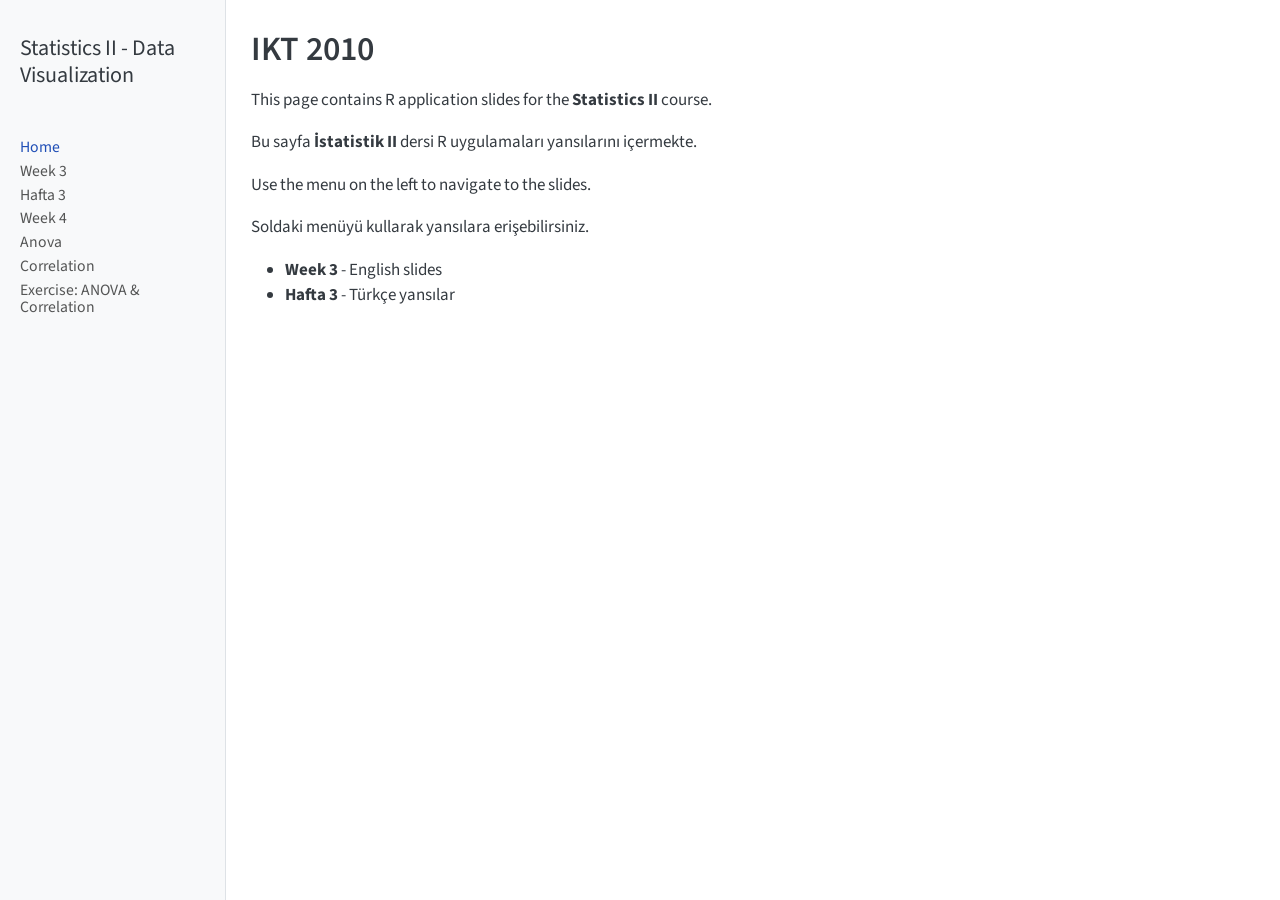
==== commit 172fbef4: "Add ANOVA & correlation exercise with four real datasets New exercises_anova_correlation.qmd: studen" ====
--- a/docs/index.html
+++ b/docs/index.html
@@ -142,6 +142,12 @@
  <span class="menu-text">Correlation</span></a>
   </div>
 </li>
+        <li class="sidebar-item">
+  <div class="sidebar-item-container"> 
+  <a href="./exercises_anova_correlation.html" class="sidebar-item-text sidebar-link">
+ <span class="menu-text">Exercise: ANOVA &amp; Correlation</span></a>
+  </div>
+</li>
     </ul>
     </div>
 </nav>
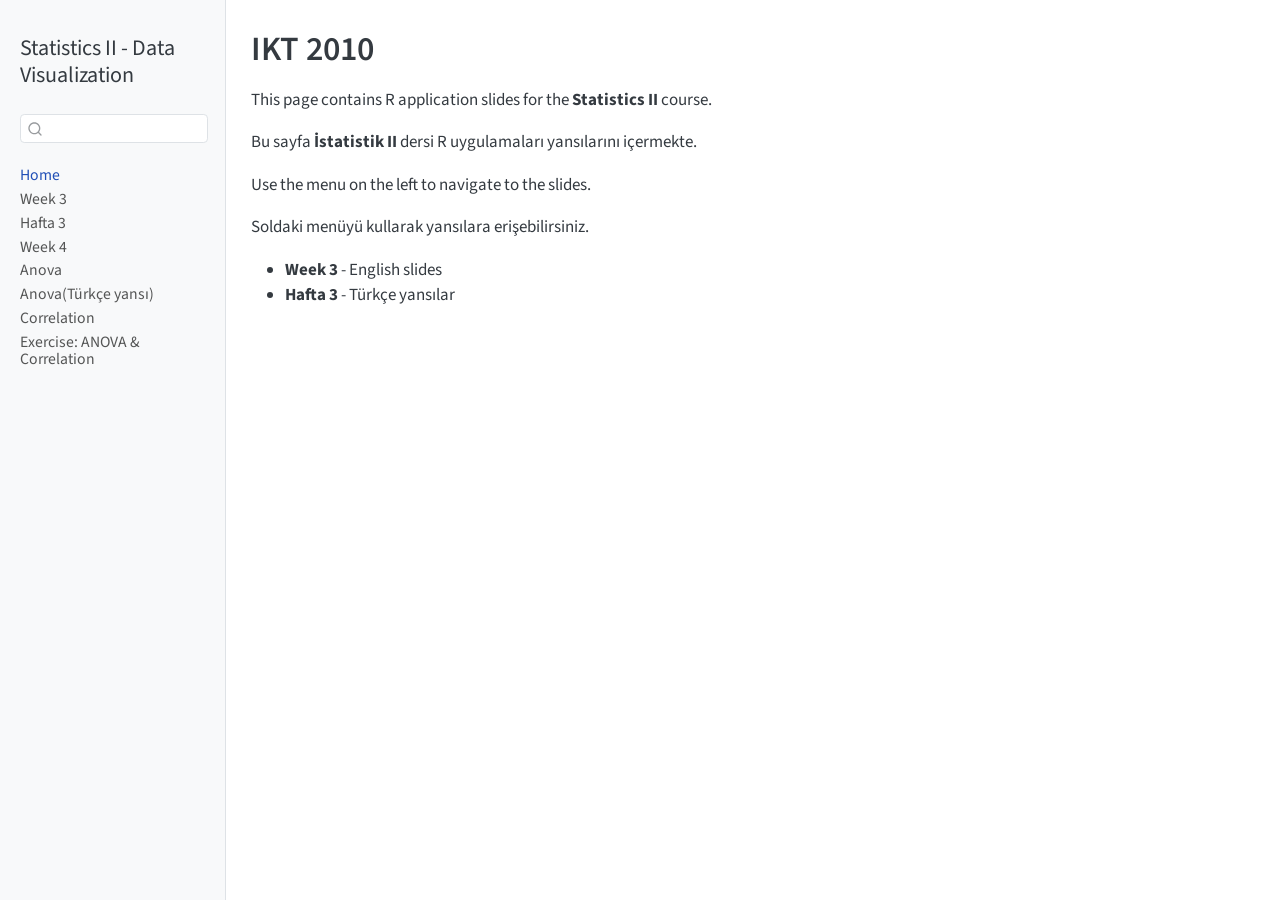
==== commit 313601c6: "added turkish slides for anova" ====
--- a/docs/index.html
+++ b/docs/index.html
@@ -2,13 +2,16 @@
 <html xmlns="http://www.w3.org/1999/xhtml" lang="en" xml:lang="en"><head>
 
 <meta charset="utf-8">
-<meta name="generator" content="quarto-1.8.27">
+<meta name="generator" content="quarto-1.9.37">
 
 <meta name="viewport" content="width=device-width, initial-scale=1.0, user-scalable=yes">
 
 
 <title>IKT 2010 – Statistics II - Data Visualization</title>
 <style>
+/* Default styles provided by pandoc.
+** See https://pandoc.org/MANUAL.html#variables-for-html for config info.
+*/
 code{white-space: pre-wrap;}
 span.smallcaps{font-variant: small-caps;}
 div.columns{display: flex; gap: min(4vw, 1.5em);}
@@ -32,15 +35,14 @@
 <meta name="quarto:offset" content="./">
 <script src="site_libs/quarto-html/quarto.js" type="module"></script>
 <script src="site_libs/quarto-html/tabsets/tabsets.js" type="module"></script>
-<script src="site_libs/quarto-html/axe/axe-check.js" type="module"></script>
 <script src="site_libs/quarto-html/popper.min.js"></script>
 <script src="site_libs/quarto-html/tippy.umd.min.js"></script>
 <script src="site_libs/quarto-html/anchor.min.js"></script>
 <link href="site_libs/quarto-html/tippy.css" rel="stylesheet">
-<link href="site_libs/quarto-html/quarto-syntax-highlighting-ed96de9b727972fe78a7b5d16c58bf87.css" rel="stylesheet" id="quarto-text-highlighting-styles">
+<link href="site_libs/quarto-html/quarto-syntax-highlighting-7f8f88aac4f3542376d5c11b86a4c14d.css" rel="stylesheet" id="quarto-text-highlighting-styles">
 <script src="site_libs/bootstrap/bootstrap.min.js"></script>
 <link href="site_libs/bootstrap/bootstrap-icons.css" rel="stylesheet">
-<link href="site_libs/bootstrap/bootstrap-a35d343c8bdbcb87d3b82ed68e48a46c.min.css" rel="stylesheet" append-hash="true" id="quarto-bootstrap" data-mode="light">
+<link href="site_libs/bootstrap/bootstrap-787e033c7b6f65c9dfccb6078e5d2d34.min.css" rel="stylesheet" append-hash="true" id="quarto-bootstrap" data-mode="light">
 <script id="quarto-search-options" type="application/json">{
   "location": "sidebar",
   "copy-button": false,
@@ -134,6 +136,12 @@
   <div class="sidebar-item-container"> 
   <a href="./slides_week8.html" class="sidebar-item-text sidebar-link">
  <span class="menu-text">Anova</span></a>
+  </div>
+</li>
+        <li class="sidebar-item">
+  <div class="sidebar-item-container"> 
+  <a href="./slides_week8_tr.html" class="sidebar-item-text sidebar-link">
+ <span class="menu-text">Anova(Türkçe yansı)</span></a>
   </div>
 </li>
         <li class="sidebar-item">
--- a/docs/site_libs/quarto-html/quarto-syntax-highlighting-7f8f88aac4f3542376d5c11b86a4c14d.css
+++ b/docs/site_libs/quarto-html/quarto-syntax-highlighting-7f8f88aac4f3542376d5c11b86a4c14d.css
@@ -0,0 +1,236 @@
+/* quarto syntax highlight colors */
+:root {
+  --quarto-hl-ot-color: #003B4F;
+  --quarto-hl-at-color: #657422;
+  --quarto-hl-ss-color: #20794D;
+  --quarto-hl-an-color: #5E5E5E;
+  --quarto-hl-fu-color: #4758AB;
+  --quarto-hl-st-color: #20794D;
+  --quarto-hl-cf-color: #003B4F;
+  --quarto-hl-op-color: #5E5E5E;
+  --quarto-hl-er-color: #AD0000;
+  --quarto-hl-bn-color: #AD0000;
+  --quarto-hl-al-color: #AD0000;
+  --quarto-hl-va-color: #111111;
+  --quarto-hl-bu-color: inherit;
+  --quarto-hl-ex-color: inherit;
+  --quarto-hl-pp-color: #AD0000;
+  --quarto-hl-in-color: #5E5E5E;
+  --quarto-hl-vs-color: #20794D;
+  --quarto-hl-wa-color: #5E5E5E;
+  --quarto-hl-do-color: #5E5E5E;
+  --quarto-hl-im-color: #00769E;
+  --quarto-hl-ch-color: #20794D;
+  --quarto-hl-dt-color: #AD0000;
+  --quarto-hl-fl-color: #AD0000;
+  --quarto-hl-co-color: #5E5E5E;
+  --quarto-hl-cv-color: #5E5E5E;
+  --quarto-hl-cn-color: #8f5902;
+  --quarto-hl-sc-color: #5E5E5E;
+  --quarto-hl-dv-color: #AD0000;
+  --quarto-hl-kw-color: #003B4F;
+}
+
+/* other quarto variables */
+:root {
+  --quarto-font-monospace: SFMono-Regular, Menlo, Monaco, Consolas, "Liberation Mono", "Courier New", monospace;
+}
+
+/* syntax highlight based on Pandoc's rules */
+pre > code.sourceCode > span {
+  color: #003B4F;
+}
+
+code.sourceCode > span {
+  color: #003B4F;
+}
+
+div.sourceCode,
+div.sourceCode pre.sourceCode {
+  color: #003B4F;
+}
+
+/* Normal */
+code span {
+  color: #003B4F;
+}
+
+/* Alert */
+code span.al {
+  color: #AD0000;
+  font-style: inherit;
+}
+
+/* Annotation */
+code span.an {
+  color: #5E5E5E;
+  font-style: inherit;
+}
+
+/* Attribute */
+code span.at {
+  color: #657422;
+  font-style: inherit;
+}
+
+/* BaseN */
+code span.bn {
+  color: #AD0000;
+  font-style: inherit;
+}
+
+/* BuiltIn */
+code span.bu {
+  font-style: inherit;
+}
+
+/* ControlFlow */
+code span.cf {
+  color: #003B4F;
+  font-weight: bold;
+  font-style: inherit;
+}
+
+/* Char */
+code span.ch {
+  color: #20794D;
+  font-style: inherit;
+}
+
+/* Constant */
+code span.cn {
+  color: #8f5902;
+  font-style: inherit;
+}
+
+/* Comment */
+code span.co {
+  color: #5E5E5E;
+  font-style: inherit;
+}
+
+/* CommentVar */
+code span.cv {
+  color: #5E5E5E;
+  font-style: italic;
+}
+
+/* Documentation */
+code span.do {
+  color: #5E5E5E;
+  font-style: italic;
+}
+
+/* DataType */
+code span.dt {
+  color: #AD0000;
+  font-style: inherit;
+}
+
+/* DecVal */
+code span.dv {
+  color: #AD0000;
+  font-style: inherit;
+}
+
+/* Error */
+code span.er {
+  color: #AD0000;
+  font-style: inherit;
+}
+
+/* Extension */
+code span.ex {
+  font-style: inherit;
+}
+
+/* Float */
+code span.fl {
+  color: #AD0000;
+  font-style: inherit;
+}
+
+/* Function */
+code span.fu {
+  color: #4758AB;
+  font-style: inherit;
+}
+
+/* Import */
+code span.im {
+  color: #00769E;
+  font-style: inherit;
+}
+
+/* Information */
+code span.in {
+  color: #5E5E5E;
+  font-style: inherit;
+}
+
+/* Keyword */
+code span.kw {
+  color: #003B4F;
+  font-weight: bold;
+  font-style: inherit;
+}
+
+/* Operator */
+code span.op {
+  color: #5E5E5E;
+  font-style: inherit;
+}
+
+/* Other */
+code span.ot {
+  color: #003B4F;
+  font-style: inherit;
+}
+
+/* Preprocessor */
+code span.pp {
+  color: #AD0000;
+  font-style: inherit;
+}
+
+/* SpecialChar */
+code span.sc {
+  color: #5E5E5E;
+  font-style: inherit;
+}
+
+/* SpecialString */
+code span.ss {
+  color: #20794D;
+  font-style: inherit;
+}
+
+/* String */
+code span.st {
+  color: #20794D;
+  font-style: inherit;
+}
+
+/* Variable */
+code span.va {
+  color: #111111;
+  font-style: inherit;
+}
+
+/* VerbatimString */
+code span.vs {
+  color: #20794D;
+  font-style: inherit;
+}
+
+/* Warning */
+code span.wa {
+  color: #5E5E5E;
+  font-style: italic;
+}
+
+.prevent-inlining {
+  content: "</";
+}
+
+/*# sourceMappingURL=789ad8cd35626ba772517505b42a116e.css.map */
